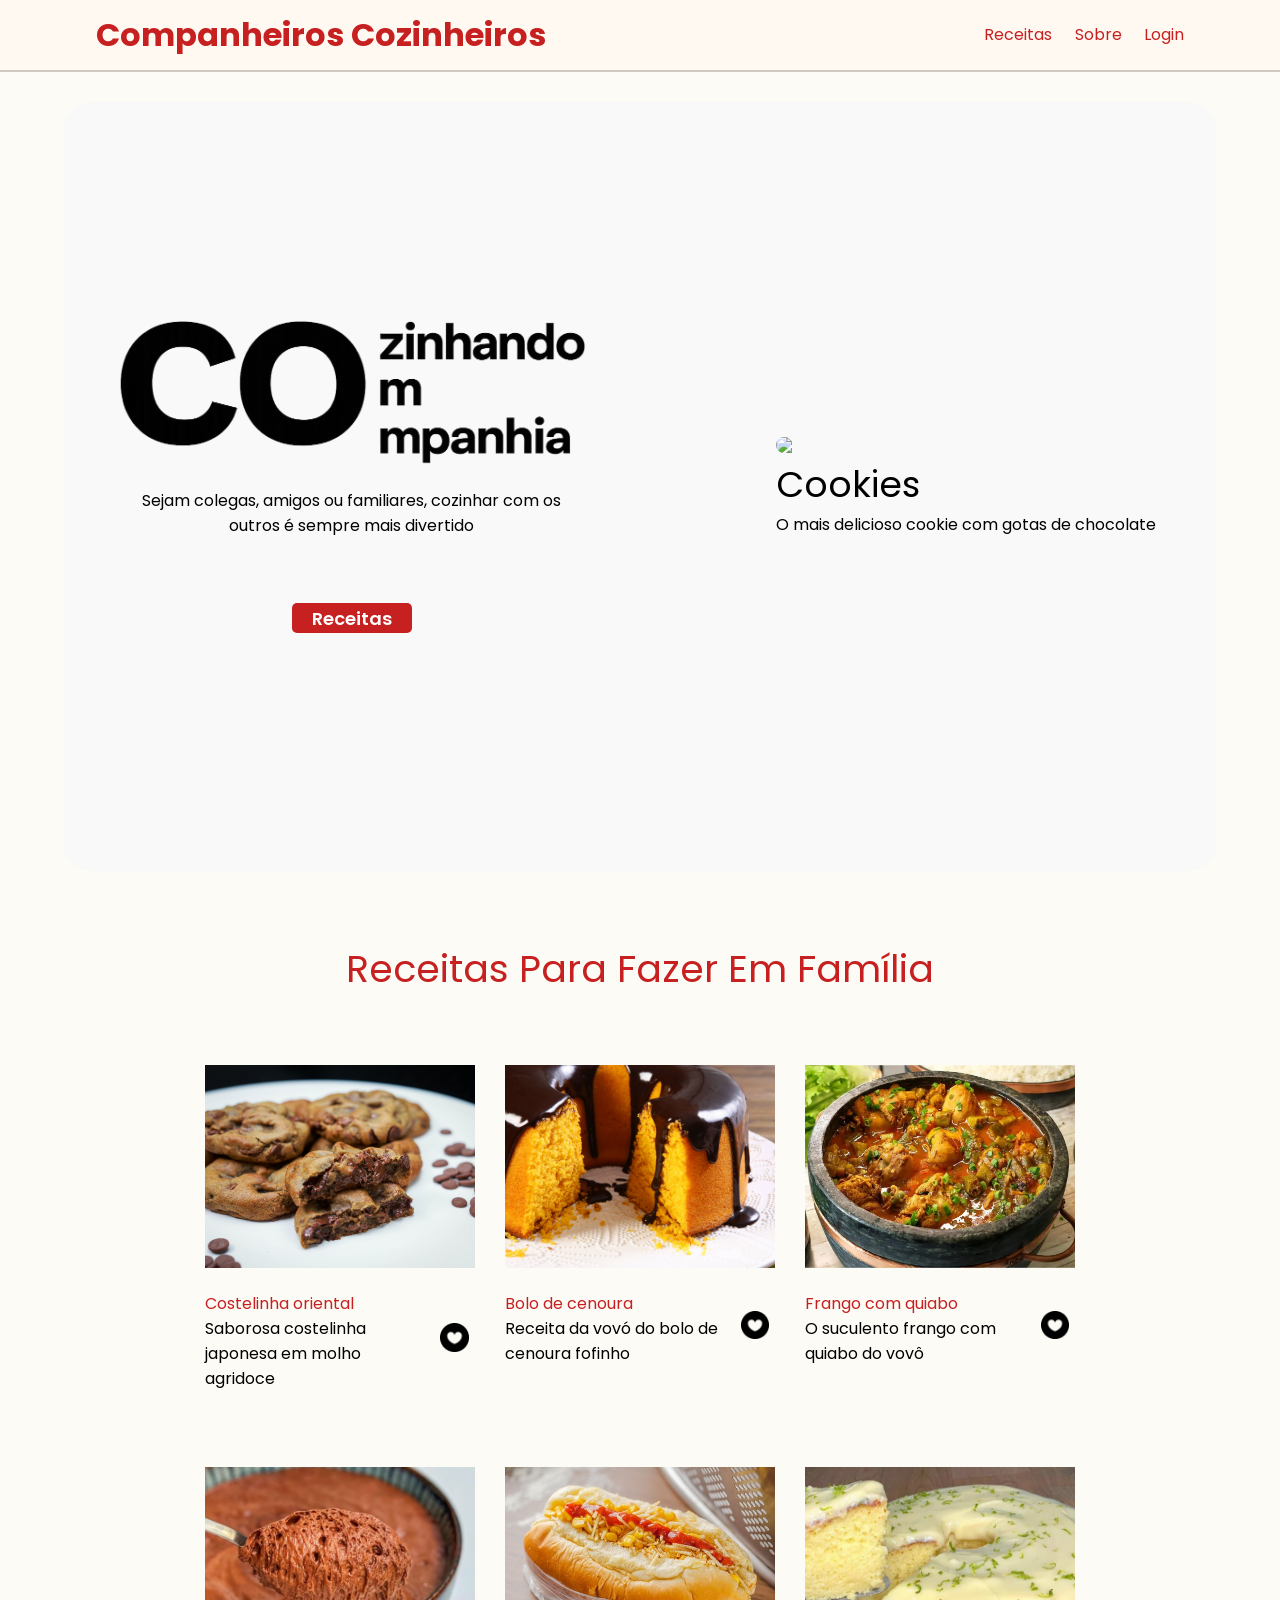
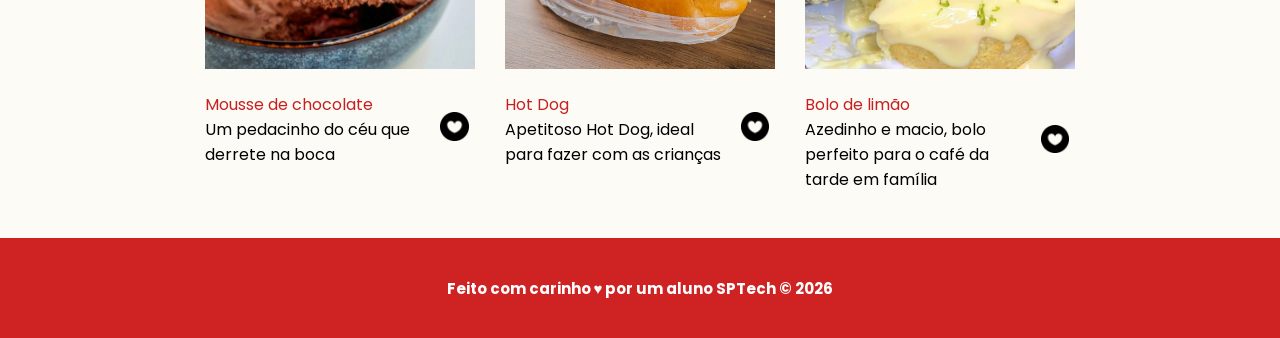
==== repositorio-pi-culinaria/public/index.html @ 617129f5 "Subindo alterações no css das páginas cadastro e login, e conectando a api ao servidor do bd na vm" ====
<!DOCTYPE html>
<html lang="pt-br">

<head>
    <meta charset="UTF-8">
    <meta http-equiv="X-UA-Compatible" content="IE=edge">
    <meta name="viewport" content="width=device-width, initial-scale=1.0">

    <title>AquaTech | Página Inicial</title>

    <script src="./js/sessao.js"></script>

    <link rel="stylesheet" href="./css/estilo.css">
    <link rel="icon" href="./assets/icon/favicon2.ico">
    <link rel="preconnect" href="https://fonts.gstatic.com">
</head>

<body onload="entrou(); verFavoritado(2); verFavoritado(3); verFavoritado(4); verFavoritado(7); verFavoritado(8); verFavoritado(9);">
    <div class="alerta_erro">
            <div class="card_erro" id="cardErro">
                <span id="mensagem_erro"></span>
            </div>
    </div>
    <div class="header">
      <div class="container">
        <h1 class="titulo">
          <a href="#">Companheiros Cozinheiros</a>
        </h1>
        <ul class="navbar">
          <li>
            <a href="receitas.html">Receitas</a>
          </li>
          <li>
            <a href="sobre.html">Sobre</a>
          </li>
          <li>
            <a id="login" href="login.html">Login</a>
          </li>
        </ul>
      </div>
    </div>
  
    <div class="banner">
      <div class="container">
        <div class="box1">
          <img src="assets/imgs/cozmm.png">
          <p>Sejam colegas, amigos ou familiares, cozinhar com os outros é sempre mais divertido</p>
          <a href="receitas.html"><button class="botaoRec">Receitas</button></a>
        </div>
        <div class="box2">
          <a href=""><img src="assets/imgs/Nova Receita.png">
          <p>Cookies</p>
          <span>O mais delicioso cookie com gotas de chocolate</span></a>
        </div>
      </div>
    </div>
  
    <div class="social">
      <div class="container">
        <div class="topo">
          <p>Receitas Para Fazer Em Família</p>
        </div>
        <div class="boxes">
          <div class="box">
            <a href=""><img src="assets/imgs/cookies.jpg"></a>
            <div class="descrRec">
              <p><span style="color: #c62020;">Costelinha oriental</span><br>
              Saborosa costelinha japonesa em molho agridoce</p>
              <button id="7" class="botaoFavorito" onclick="favoritar(this)"><img class="imgFavorito" src="assets/imgs/coracao pequeno.png" alt=""></button>
            </div>
          </div>
          <div class="box">
            <a href=""><img src="assets/imgs/bolo de cenoura.jpg"></a>
            <div class="descrRec">
              <p><span style="color: #c62020;">Bolo de cenoura</span><br>
              Receita da vovó do bolo de cenoura fofinho</p>
              <button id="2" class="botaoFavorito" onclick="favoritar(this)"><img class="imgFavorito" src="assets/imgs/coracao pequeno.png" alt=""></button>
            </div>
          </div>
          <div class="box">
            <a href=""><img src="assets/imgs/frango-com-quiabo-1010.jpg"></a>
            <div class="descrRec">
              <p><span style="color: #c62020;">Frango com quiabo</span> <br>
              O suculento frango com quiabo do vovô</p>
              <button id="8" class="botaoFavorito" onclick="favoritar(this)"><img class="imgFavorito" src="assets/imgs/coracao pequeno.png" alt=""></button>
            </div>
          </div>
        </div>
        <div class="boxes">
          <div class="box">
            <a href=""><img src="assets/imgs/mousse.jpg"></a>
            <div class="descrRec">
              <p><span style="color: #c62020;">Mousse de chocolate</span><br>
              Um pedacinho do céu que derrete na boca</p>
              <button id="3" class="botaoFavorito" onclick="favoritar(this)"><img class="imgFavorito" src="assets/imgs/coracao pequeno.png" alt=""></button>
            </div>
          </div>
          <div class="box">
            <a href=""><img src="assets/imgs/hotdog.jpg"></a>
            <div class="descrRec">
              <p><span style="color: #c62020;">Hot Dog</span><br>
              Apetitoso Hot Dog, ideal para fazer com as crianças</p>
              <button id="9" class="botaoFavorito" onclick="favoritar(this)"><img class="imgFavorito" src="assets/imgs/coracao pequeno.png" alt=""></button>
            </div>
          </div>
          <div class="box">
            <a href=""><img src="assets/imgs/bolo de limao.jpg"></a>
            <div class="descrRec">
              <p><span style="color: #c62020;">Bolo de limão</span><br>
              Azedinho e macio, bolo perfeito para o café da tarde em família</p>
              <button id="4" class="botaoFavorito" onclick="favoritar(this)"><img class="imgFavorito" src="assets/imgs/coracao pequeno.png" alt=""></button>
            </div>
          </div>
        </div>
      </div>
    </div>
  
    <div class="footer">
      <div class="container">
        <h4>Feito com carinho &hearts; por um aluno SPTech &copy; 2026</h4>
      </div>
    </div>
  </body>

</html>

<script>

function entrou() {
    if (sessionStorage.ID_USUARIO != undefined) {
      document.getElementById("login").innerHTML = "Perfil"
    }
}


function favoritar(botaoFav) {
        let idReceita = botaoFav.id
        let idUsuario = sessionStorage.getItem("ID_USUARIO")

        if (idUsuario == undefined) {
          cardErro.style.display = "block";

          mensagem_erro.innerHTML =
            "Entre com a sua conta para salvar a receita como favorita";
          
          setTimeout(() => {
            cardErro.style.display = "none";
          }, "4000");
          return
        }

        fetch("/favoritos/favoritar", {
          method: "POST",
          headers: {
          "Content-Type": "application/json",
          },
          body: JSON.stringify({
          receitasServer: idReceita,
          id: idUsuario
          }),
        })
      .then(function (resposta) {
        console.log("resposta: ", resposta);

        if (resposta.ok) {
          botaoFav.querySelector('img').src = "assets/imgs/coracao pequeno.png"
          botaoFav.disabled = true
          botaoFav.style.opacity = 1;
            

        } else {
          throw "Houve um erro ao tentar favoritar a receita";
        }
        
      })
      .catch(function (erro) {
        console.log(`#ERRO: ${erro}`);

      });

    return false;
  }


function verFavoritado(idReceita) {
      let idUsuario = sessionStorage.getItem("ID_USUARIO");
      
      if (idUsuario == null) {
        return
      }

      fetch("/favoritos/favoritado", {
      method: "POST",
      headers: {
        "Content-Type": "application/json",
      },
      body: JSON.stringify({
        id: idUsuario,
        idReceita: idReceita
      }),
    })

      .then(function (resposta) {
        return resposta.json();
    })
    .then(function (resultado) {
        if (resultado.ja) {
            document.getElementById(idReceita).querySelector('img').src = "assets/imgs/coracaopreenchido.png"
            document.getElementById(idReceita).disabled = true;
            document.getElementById(idReceita).style.opacity = 1;
        }
    })
    .catch(function (erro) {
        console.log(`#ERRO: ${erro}`);
    });
  }

</script>
---- repositorio-pi-culinaria/public/css/estilo.css ----
@import url('https://fonts.googleapis.com/css2?family=Poppins:ital,wght@0,100;0,200;0,300;0,400;0,500;0,600;0,700;0,800;0,900;1,100;1,200;1,300;1,400;1,500;1,600;1,700;1,800;1,900&display=swap');
body {
  margin: 0;
  padding: 0;
  font-family: 'Poppins', 'Segoe UI', 'Segoe UI', Tahoma, Geneva, Verdana, sans-serif;
  background-color: rgb(253, 251, 245);
}

:root {
  --tamanho-header: 70px;
  --tamanho-banner: calc(100vh - var(--tamanho-header) - var(--tamanho-footer) + 5px);
  --tamanho-sobre: calc(100vh - var(--tamanho-header) - var(--tamanho-footer) - 2px);
  --tamanho-login: calc(100vh - var(--tamanho-header) - var(--tamanho-footer) + 30px);
  --tamanho-footer: 65px;
}

.container {
  display: flex;
  width: 85%;
  margin: auto;
}

.header {
  height: var(--tamanho-header);
  background-color: rgb(255, 249, 241);
  border-bottom: 2px solid #d1c9c0;
}

.header .container {
  justify-content: space-between;
  align-items: center;
  height: 100%;
}

.header a {
  text-decoration: none;
  color: #c62020;
}

.agora {
  font-weight: 800;
}

.navbar {
  width: 200px;
  display: flex;
  align-items: center;
  justify-content: space-between;
  list-style: none;
  color: #c62020;
  border-bottom: 3px solid transparent;
  border-top: 2px solid transparent;
}

.navbar li a:hover {
  border-bottom: 3px solid #c62020;
}

.titulo {
  color: #c62020;
  width: fit-content;
  font-weight: 700;
}

.header h1 {
  margin: 0;
}

/* BANNER */

.banner {
  height: var(--tamanho-banner);
  color: rgb(0, 0, 0);
  background-size: cover;
  margin-top: 30px;
}

.banner .container {
  background-color: rgb(249, 249, 249);
  display: flex;
  justify-content: center;
  align-items: center;
  height: 100%;
  width: 90%;
  gap: 30px;
  font-size: 36px;
  border-radius: 3%;
}

.banner .container .box1 img {
  width: 500px;
  height: auto;
}

.banner .container .box2 img {
  border-radius: 20px;
  width: 80%; 
}

.banner .container .box2 a {
  display: flex;
  flex-direction: column;
  align-items: center;
  text-decoration: none;
  color: inherit;
  justify-content: center;
  width: 100%;  
}

.banner .container .box1 {
  display: flex;
  flex-direction: column;
  width: 40%;
  align-items: center;
  justify-content: flex-start;
  padding-top: 10%;
  padding-left: 5%;
  padding-right: 5%;
  padding-bottom: 5%;
  height: 450px;
}

.banner .container .box1 p {
  font-size: 16px;
  text-align: center;
  padding-bottom: 10%;
  padding-top: 2%;
  padding-left: 2%;
  padding-right: 2%;
  margin: 0;
}

.botaoRec {
  cursor: pointer;
  font-family: "Poppins", sans-serif;
  border: 0;
  border-radius: 5px;
  font-weight: 600;
  font-size: 18px;
  color: #fff;
  background-color: #c62020;
  width: 120px;
  height: 30px;
  align-self: center;
  transition: 0.3;
}


.banner .container .box2 {
  display: flex;
  height: 80%;
  flex-direction: column;
  width: 60%;
  justify-content: center;
  align-items: center;
  padding-left: 5%;
}


.banner .container .box2 p {
  display: flex;
  align-self: flex-start;
  padding-left: 10%;
  padding-top: 1%;
  margin: 0;
}

.banner .container .box2 span {
  display: flex;
  align-self: flex-start;
  padding-left: 10%;
  flex: 3.5;
  font-size: 16px;
}


/* MISSÃO VISÃO VALORES */

.social {
  background-color: rgb(253, 251, 245);
  display: flex;
}

.social .container {
  display: flex;
  flex-direction: column;
  justify-content: center;
}

.social .container .topo{
  padding-top: 30px;
  color: #c62020;
  font-weight: 800px;
  font-size: 38px;
  text-align: center;
}

.tituloRec {
  display: flex;
  font-family: 'Poppins', 'sans-serif';
  align-items: center;
  width: 80%;
  font-weight: 600;
  font-size: 38px;
  color: #c62020;
  align-self: center;
  text-align: center;
}

.tituloRec::before,
.tituloRec::after {
  content: "";
  flex: 1;
  background-color: #c62020;
  height: 2px;
}

.tituloRec::before {
  margin-right: 20px;
}

.tituloRec::after {
  margin-left: 20px;
}

.botaoRec:hover {
  transform: scale(1.1);
}

.box img {
  width: 100%;
}

.box a{
  text-decoration: none;
  color: inherit;
}

.social .container .boxes {
  display: flex;
  align-self: center;
  justify-content: space-between;
  width: 80%;
  padding: 30px 0;
  gap: 30px;
}

.social .container .boxes p {
  text-align: left;
}

.box {
  display: flex;
  flex-direction: column;
  align-items: center;
  width: 33%;
}

.descrRec {
    display: flex;
    flex-direction: row;
    align-items: center;
    justify-content: space-between;
    width: 100%;
}

.descrRec p {
  width: 85%;
}

.descrRec button {
  width: 15%;
}

.botaoFavorito {
    background: none;
    border: none;
    font-size: 24px;
    cursor: pointer;
    transition: transform 0.2s;
}

.imgFavorito {
  transition: transform 0.2;
}

.imgFavorito:hover {
  transform: scale(1.1);
}


.botaoFavorito:hover {
    transform: scale(1.2);
}

.botaoFavorito.favoritado {
    filter: hue-rotate(0deg);
}


.destaque {
  color: #c62020;
}

/* FOOTER */

.footer {
  background-color: #cf2222;
  height: 100px;
  color: #fff;
  display: flex;
  font-size: 15px;
}

.footer .container {
  justify-content: center;
  text-align: center;
}

.footer .container .version {
  font-size: 12px;
}

/* LOGIN */

.login {
  height: var(--tamanho-login);
  background-size: cover;
}

.bodyLogin {
  display: flex;
  flex-direction: row;
  height: 100%;
  width: 100%;
}

.bannerLogin {
  width: 50%;
  height: 100%;
}

.bannerLogin .imagem {
  height: 100%;
  width: 100%;
  overflow: hidden;
}

.bannerLogin .imagem img {
  height: 100%;
  width: 100%;
  object-fit: cover;
}

.login .container {
  display: flex;
  flex-direction: column;
  justify-content: center;
  align-items: center;
  height: 100%;
  width: 50%;
}

.login .container .alerta_erro {
  justify-content: flex-end;
  height: 20%;
  width: 100%;
}

.card {
  min-height: 60%;
  width: 70%;
  background-color: #f9f9f9;
  box-shadow: 0px 0px 10px 1px rgb(157, 157, 157);
  border-radius: 10px;
  display: flex;
  align-items: center;
  justify-content: space-evenly;
  color: #c62020;
  flex-direction: column;
  height: fit-content;
  padding: 20px 0;
}

.card h2 {
  margin: 0;
  font-size: 30px;
}

.formulario {
  display: flex;
  height: 90%;
  width: 80%;
  justify-content: space-around;
  flex-direction: column;
}

.formulario span {
  font-size: 15px;
  font-weight: 800;
}

.formulario input {
  border: 2px solid #c62020;
  text-align: center;
  border-radius: 10px;
  margin: 0;
}

.formulario select {
  border: 2px solid #c62020;
  background-color: white;
  color: #b11d1d;
  height: 36px;
  text-align: center;
  border-radius: 10px;
  margin: 0;
}

.formulario .cadastrin {
  font-size: 15px;
  align-self: center;
}

.formulario .cadastrin a {
  text-decoration: none;
  font-weight: 700;
  color: #c62020;
}

.campo {
  display: flex;
  flex-direction: column;
  justify-content: start;
  padding: 5px 0;
}

.botao {
  cursor: pointer;
  font-family: "Poppins", sans-serif;
  border: 0;
  border-radius: 5px;
  font-weight: 600;
  font-size: 18px;
  color: #fff;
  background-color: #c62020;
  width: 120px;
  height: 30px;
  align-self: center;
  margin-top: 15px;
  transition: 0.3;
}

.botao:hover {
  transform: scale(1.05);
}

.loading-div {
  width: 50px;
  display: none;
}

.loading-div img {
  height: 50px;
  width: 50px;
}

#div_erros_login {
  display: none
}

/* FORMULARIO */

.alerta_erro{
  display: flex;
  justify-content: flex-end;
}

.alerta_erro2{
  display: flex;
  justify-content: flex-start;
}

.card_erro {
  display: none;
  background-color: #fff;
  color: black;
  width: 230px;
  position: fixed;
  border-radius: 4px;
  border: #c62020 3px solid;
  padding: 10px;
  margin-right: 10%;
}

.card_erro #mensagem_erro{
  font-weight: 500;
  font-size: 20px;
}

.formulario .tipo_campo {
  font-size: 20px;
  font-weight: 600 !important;
}

.formulario {
  display: flex;
  flex-direction: column;
}

input {
  margin-bottom: 10px;
  border: 2px solid #32b9cd;
  padding: 10px;
  text-align: center;
  border-radius: 10px;
}

.btn {
  font-family: "Poppins", sans-serif;
  border: 0;
  border-radius: 5px;
  font-weight: 600;
  font-size: 18px;
  padding: 10px 15px;
  color: white;
  background-color: #ED145B;
  width: 120px;
  align-self: center;
  margin-top: 5px;
}

.loading-div {
  width: 50px;
  margin: auto;
  display: none;
}

.loading-div img {
  height: 50px;
  width: 50px;
}


/* Sobre */

.sobre {
  color: rgb(0, 0, 0);
}

.sobre .container {
  flex-direction: column;
  height: 100%;
  width: 70%;
}

.sobre .container p {
  font-size: 18px;
  margin: 10px;
}

.sobre .container .imgs {
  display: flex;
  flex-direction: row;
  justify-content: space-evenly;
}



/* ALERTA */

#alerta {
  position: absolute;
  right: 0;
  bottom: 0;
}

.mensagem-alarme {
  background-color: white;
  border-radius: 5px;
  width: 300px;
  height: 80px;
  margin: 10px;
  padding: 10px 0;
  display: flex;
  justify-content: space-evenly;
  align-items: center;
}

.mensagem-alarme h3 {
  font-size: 14px;
  margin: 0;
}

.mensagem-alarme .informacao {
  width: 66%;
}

.alarme-sino {
  width: 48px;
  height: 48px;
  animation-name: bell;
  animation-duration: 4s;
  background-image: url('https://cdn-icons-png.flaticon.com/512/1157/1157000.png');
  background-size: cover;
  animation-iteration-count: infinite;
}

@keyframes bell {
  0%   {transform: rotate(25deg)}
  25%  {transform: rotate(-25deg)}
  50%  {transform: rotate(25deg)}
  75%  {transform: rotate(-25deg)}
  100% {transform: rotate(25deg)}
}
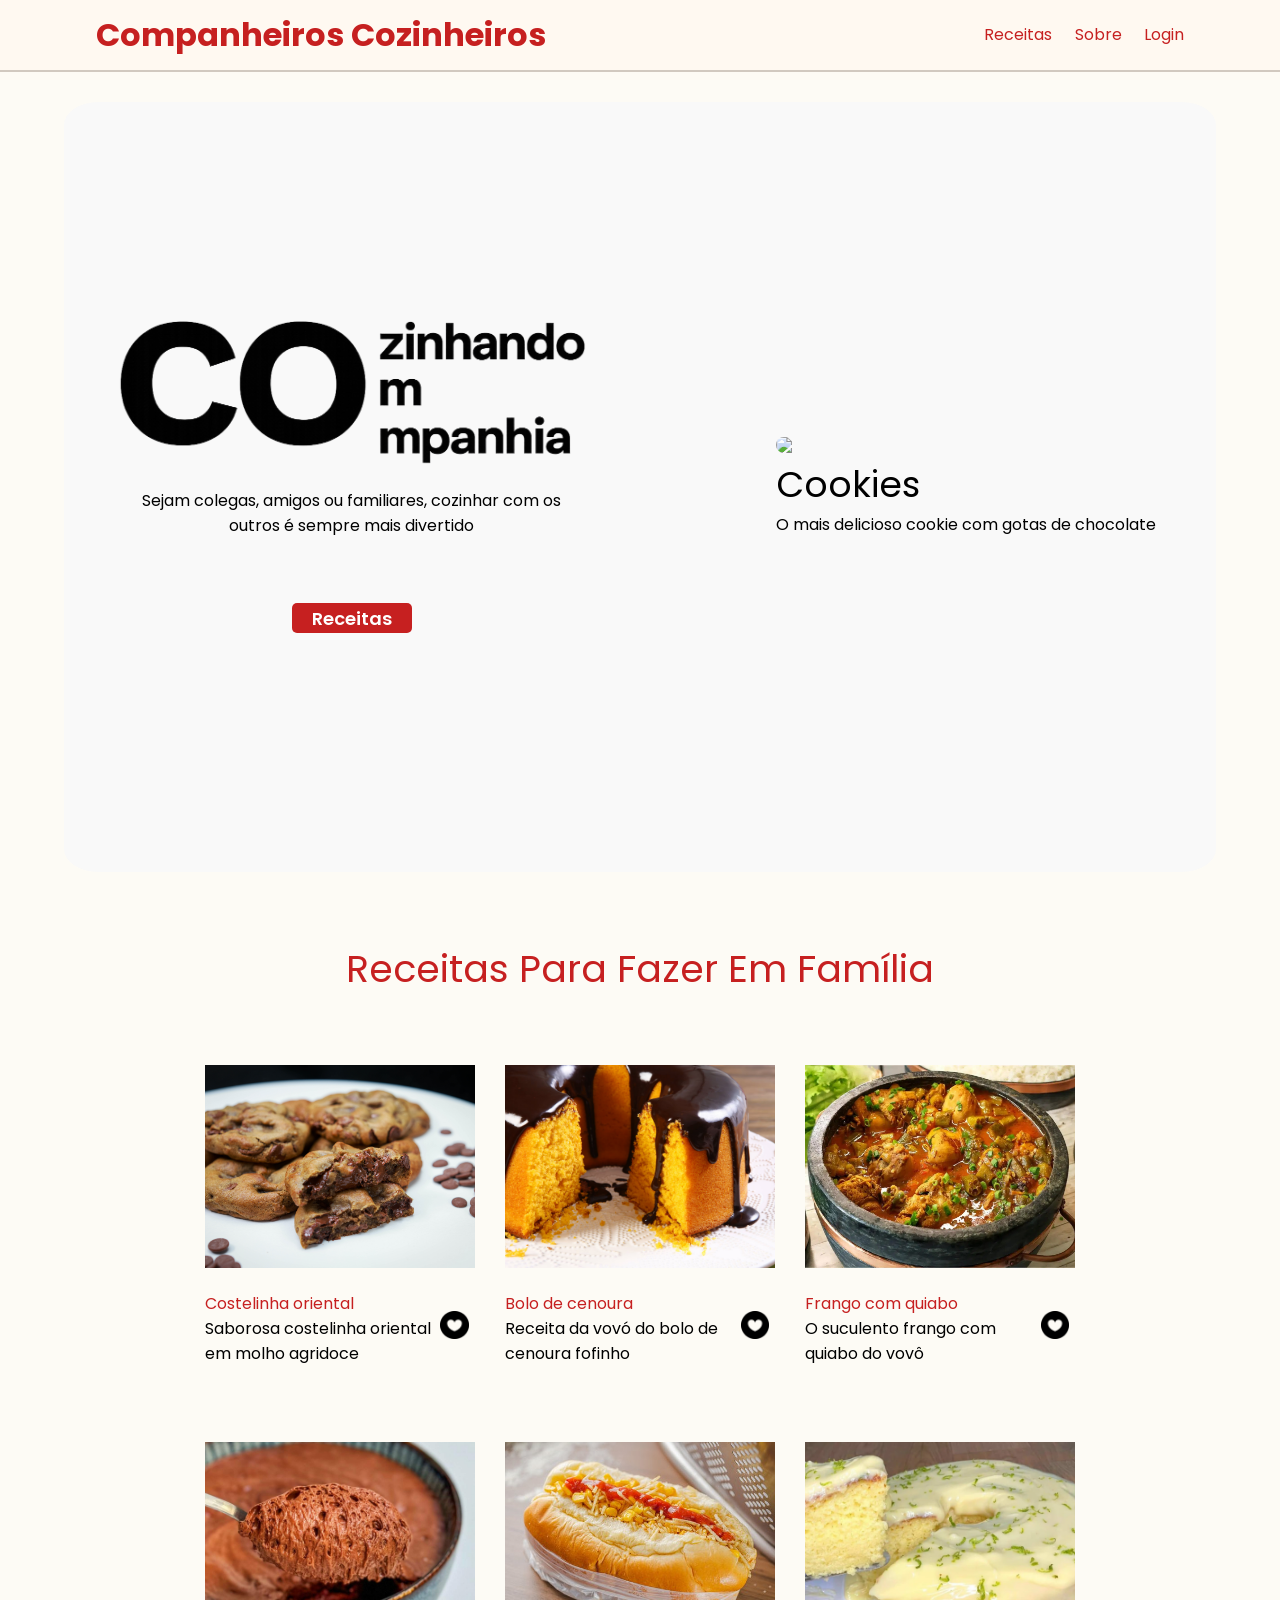
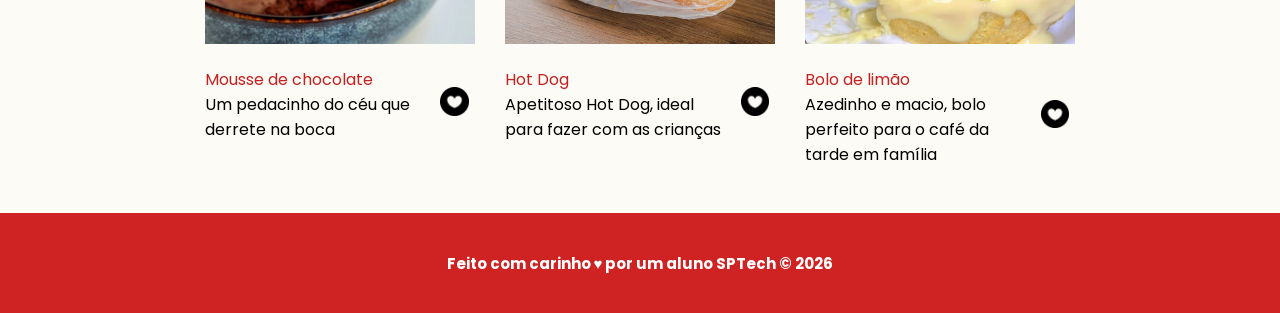
==== commit 3c7fc665: "Alterando o css de algumas páginas como dashboard e principalmente cadastro e login, adicionando as " ====
--- a/repositorio-pi-culinaria/public/index.html
+++ b/repositorio-pi-culinaria/public/index.html
@@ -17,7 +17,7 @@
 
 <body onload="entrou(); verFavoritado(2); verFavoritado(3); verFavoritado(4); verFavoritado(7); verFavoritado(8); verFavoritado(9);">
     <div class="alerta_erro">
-            <div class="card_erro" id="cardErro">
+            <div class="card_erro3" id="cardErro">
                 <span id="mensagem_erro"></span>
             </div>
     </div>
@@ -65,7 +65,7 @@
             <a href=""><img src="assets/imgs/cookies.jpg"></a>
             <div class="descrRec">
               <p><span style="color: #c62020;">Costelinha oriental</span><br>
-              Saborosa costelinha japonesa em molho agridoce</p>
+              Saborosa costelinha oriental em molho agridoce</p>
               <button id="7" class="botaoFavorito" onclick="favoritar(this)"><img class="imgFavorito" src="assets/imgs/coracao pequeno.png" alt=""></button>
             </div>
           </div>
@@ -163,7 +163,7 @@
         console.log("resposta: ", resposta);
 
         if (resposta.ok) {
-          botaoFav.querySelector('img').src = "assets/imgs/coracao pequeno.png"
+          botaoFav.querySelector('img').src = "assets/imgs/coracaopreenchido.png"
           botaoFav.disabled = true
           botaoFav.style.opacity = 1;
             
--- a/repositorio-pi-culinaria/public/css/estilo.css
+++ b/repositorio-pi-culinaria/public/css/estilo.css
@@ -433,6 +433,17 @@
   flex-direction: column;
   justify-content: start;
   padding: 5px 0;
+}
+
+.campo p {
+  display: none;
+  margin-bottom: 0;
+  margin-top: 4px;  
+  line-height: 1.2;
+}
+
+.campo p span {
+  font-weight: 400;
 }
 
 .botao {
@@ -490,12 +501,48 @@
   border-radius: 4px;
   border: #c62020 3px solid;
   padding: 10px;
+  margin-top: 4.9%;
+  margin-right: 7.3%;
+}
+
+.card_erro2 {
+  display: none;
+  background-color: #fff;
+  color: black;
+  width: 230px;
+  position: fixed;
+  border-radius: 4px;
+  border: #c62020 3px solid;
+  padding: 10px;
+  margin-top: 4.9%;
+  margin-left: 7.3%;
+}
+
+.card_erro3 {
+  display: none;
+  background-color: #fff;
+  color: black;
+  width: 230px;
+  position: fixed;
+  border-radius: 4px;
+  border: #c62020 3px solid;
+  padding: 10px;
   margin-right: 10%;
 }
 
 .card_erro #mensagem_erro{
-  font-weight: 500;
-  font-size: 20px;
+  font-weight: 400;
+  font-size: 18px;
+}
+
+.card_erro2 #mensagem_erro{
+  font-weight: 400;
+  font-size: 18px;
+}
+
+.card_erro3 #mensagem_erro{
+  font-weight: 400;
+  font-size: 18px;
 }
 
 .formulario .tipo_campo {
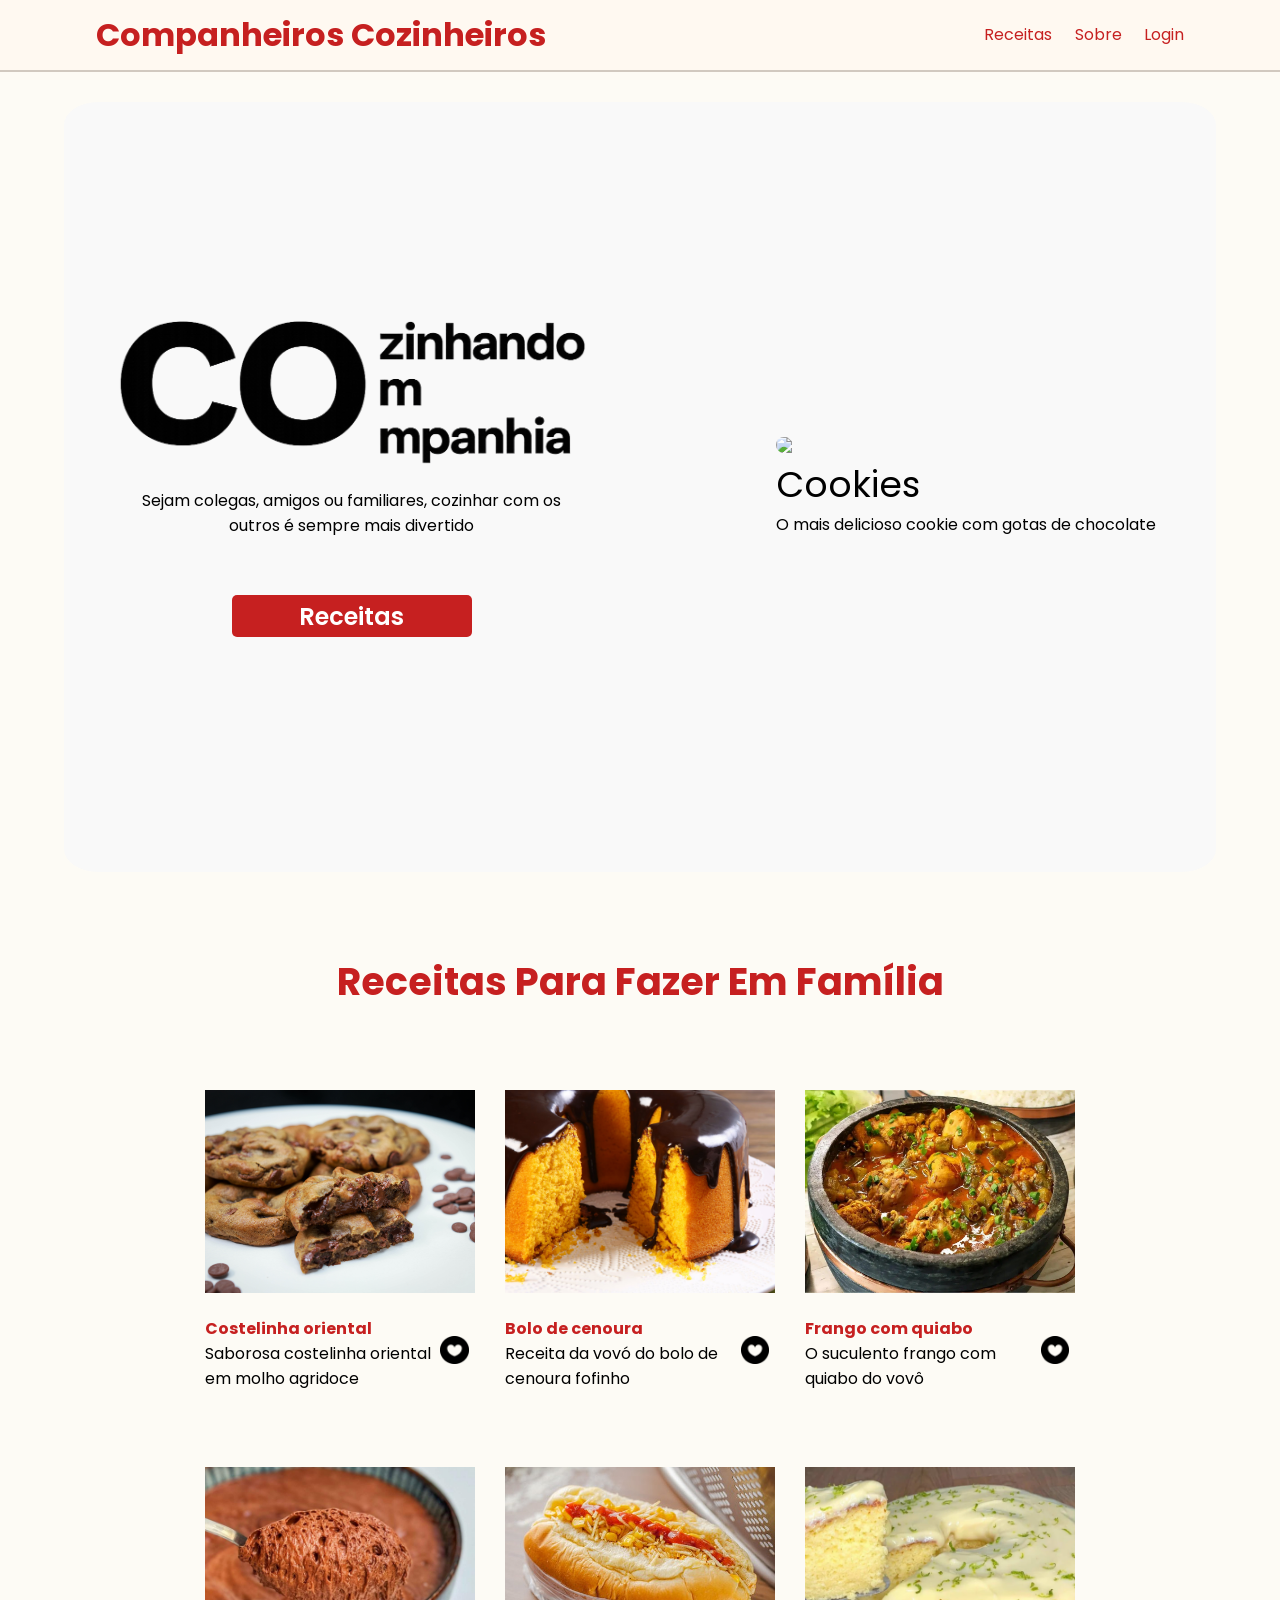
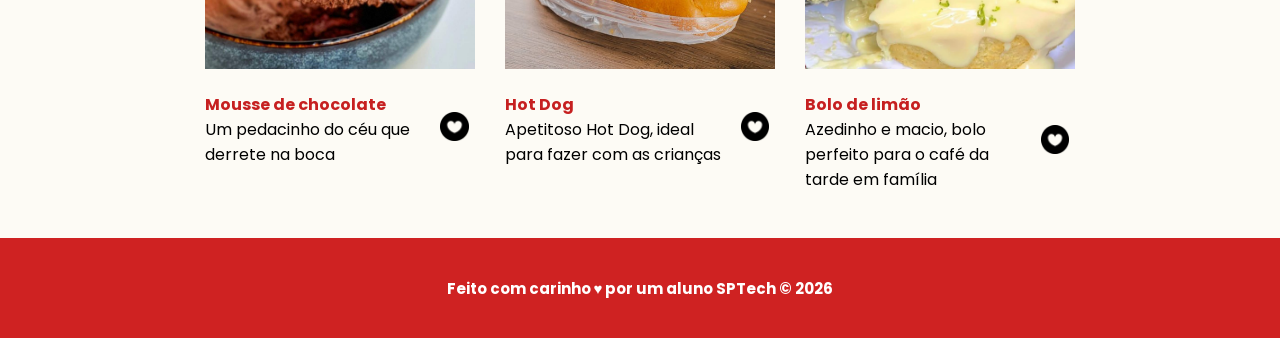
==== commit af48e207: "Alterando alguns elementos do css" ====
--- a/repositorio-pi-culinaria/public/index.html
+++ b/repositorio-pi-culinaria/public/index.html
@@ -58,7 +58,7 @@
     <div class="social">
       <div class="container">
         <div class="topo">
-          <p>Receitas Para Fazer Em Família</p>
+          <p><h4>Receitas Para Fazer Em Família</h4></p>
         </div>
         <div class="boxes">
           <div class="box">
@@ -66,7 +66,7 @@
             <div class="descrRec">
               <p><span style="color: #c62020;">Costelinha oriental</span><br>
               Saborosa costelinha oriental em molho agridoce</p>
-              <button id="7" class="botaoFavorito" onclick="favoritar(this)"><img class="imgFavorito" src="assets/imgs/coracao pequeno.png" alt=""></button>
+              <button id="7" class="botaoFavorito" onclick="estaFavoritado(this)"><img class="imgFavorito" src="assets/imgs/coracao pequeno.png" alt=""></button>
             </div>
           </div>
           <div class="box">
@@ -74,7 +74,7 @@
             <div class="descrRec">
               <p><span style="color: #c62020;">Bolo de cenoura</span><br>
               Receita da vovó do bolo de cenoura fofinho</p>
-              <button id="2" class="botaoFavorito" onclick="favoritar(this)"><img class="imgFavorito" src="assets/imgs/coracao pequeno.png" alt=""></button>
+              <button id="2" class="botaoFavorito" onclick="estaFavoritado(this)"><img class="imgFavorito" src="assets/imgs/coracao pequeno.png" alt=""></button>
             </div>
           </div>
           <div class="box">
@@ -82,7 +82,7 @@
             <div class="descrRec">
               <p><span style="color: #c62020;">Frango com quiabo</span> <br>
               O suculento frango com quiabo do vovô</p>
-              <button id="8" class="botaoFavorito" onclick="favoritar(this)"><img class="imgFavorito" src="assets/imgs/coracao pequeno.png" alt=""></button>
+              <button id="8" class="botaoFavorito" onclick="estaFavoritado(this)"><img class="imgFavorito" src="assets/imgs/coracao pequeno.png" alt=""></button>
             </div>
           </div>
         </div>
@@ -92,7 +92,7 @@
             <div class="descrRec">
               <p><span style="color: #c62020;">Mousse de chocolate</span><br>
               Um pedacinho do céu que derrete na boca</p>
-              <button id="3" class="botaoFavorito" onclick="favoritar(this)"><img class="imgFavorito" src="assets/imgs/coracao pequeno.png" alt=""></button>
+              <button id="3" class="botaoFavorito" onclick="estaFavoritado(this)"><img class="imgFavorito" src="assets/imgs/coracao pequeno.png" alt=""></button>
             </div>
           </div>
           <div class="box">
@@ -100,15 +100,15 @@
             <div class="descrRec">
               <p><span style="color: #c62020;">Hot Dog</span><br>
               Apetitoso Hot Dog, ideal para fazer com as crianças</p>
-              <button id="9" class="botaoFavorito" onclick="favoritar(this)"><img class="imgFavorito" src="assets/imgs/coracao pequeno.png" alt=""></button>
-            </div>
-          </div>
-          <div class="box">
-            <a href=""><img src="assets/imgs/bolo de limao.jpg"></a>
+              <button id="9" class="botaoFavorito" onclick="estaFavoritado(this)"><img class="imgFavorito" src="assets/imgs/coracao pequeno.png" alt=""></button>
+            </div>
+          </div>
+          <div class="box">
+            <a href=""><img class="imagens" src="assets/imgs/bolo de limao.jpg"></a>
             <div class="descrRec">
               <p><span style="color: #c62020;">Bolo de limão</span><br>
               Azedinho e macio, bolo perfeito para o café da tarde em família</p>
-              <button id="4" class="botaoFavorito" onclick="favoritar(this)"><img class="imgFavorito" src="assets/imgs/coracao pequeno.png" alt=""></button>
+              <button id="4" class="botaoFavorito" onclick="estaFavoritado(this)"><img class="imgFavorito" src="assets/imgs/coracao pequeno.png" alt=""></button>
             </div>
           </div>
         </div>
@@ -164,10 +164,6 @@
 
         if (resposta.ok) {
           botaoFav.querySelector('img').src = "assets/imgs/coracaopreenchido.png"
-          botaoFav.disabled = true
-          botaoFav.style.opacity = 1;
-            
-
         } else {
           throw "Houve um erro ao tentar favoritar a receita";
         }
@@ -206,8 +202,6 @@
     .then(function (resultado) {
         if (resultado.ja) {
             document.getElementById(idReceita).querySelector('img').src = "assets/imgs/coracaopreenchido.png"
-            document.getElementById(idReceita).disabled = true;
-            document.getElementById(idReceita).style.opacity = 1;
         }
     })
     .catch(function (erro) {
@@ -215,4 +209,42 @@
     });
   }
 
+  function desfavoritar(botaoFav) {
+    let idReceita = botaoFav.id
+    let idUser = sessionStorage.getItem("ID_USUARIO")
+        console.log("Criar função de desfavoritar receita - ID" + idReceita + " - IDUser " + idUser);
+        fetch(`/favoritos/desfavoritar`, {
+            method: "DELETE",
+            headers: {
+                "Content-Type": "application/json"
+            },
+            body: JSON.stringify({
+              idReceita: idReceita,
+              idUser: idUser
+            }),
+        }).then(function (resposta) {
+
+            if (resposta.ok) {
+                botaoFav.querySelector('img').src = "assets/imgs/coracao pequeno.png";
+            } else if (resposta.status == 404) {
+                window.alert("Deu 404!");
+            } else {
+                throw ("Houve um erro ao tentar desfavoritar! Código da resposta: " + resposta.status);
+            }
+        }).catch(function (resposta) {
+            console.log(`#ERRO: ${resposta}`);
+        });
+    }
+
+    function estaFavoritado(botaoFav) {
+      let coracao = botaoFav.querySelector('img').src;
+
+      if (coracao.includes("coracaopreenchido")) {
+        desfavoritar(botaoFav)
+      } else {
+        favoritar(botaoFav)
+      }
+      
+    }
+
 </script>
--- a/repositorio-pi-culinaria/public/css/estilo.css
+++ b/repositorio-pi-culinaria/public/css/estilo.css
@@ -136,11 +136,11 @@
   border: 0;
   border-radius: 5px;
   font-weight: 600;
-  font-size: 18px;
+  font-size: 24px;
   color: #fff;
   background-color: #c62020;
-  width: 120px;
-  height: 30px;
+  width: 240px;
+  height: 42px;
   align-self: center;
   transition: 0.3;
 }
@@ -268,6 +268,10 @@
   width: 85%;
 }
 
+.descrRec span {
+  font-weight: bold;
+}
+
 .descrRec button {
   width: 15%;
 }
@@ -382,6 +386,10 @@
   padding: 20px 0;
 }
 
+.card-cadastro h2{
+  text-align: center;
+}
+
 .card h2 {
   margin: 0;
   font-size: 30px;
@@ -420,6 +428,7 @@
 .formulario .cadastrin {
   font-size: 15px;
   align-self: center;
+  text-align: center;
 }
 
 .formulario .cadastrin a {
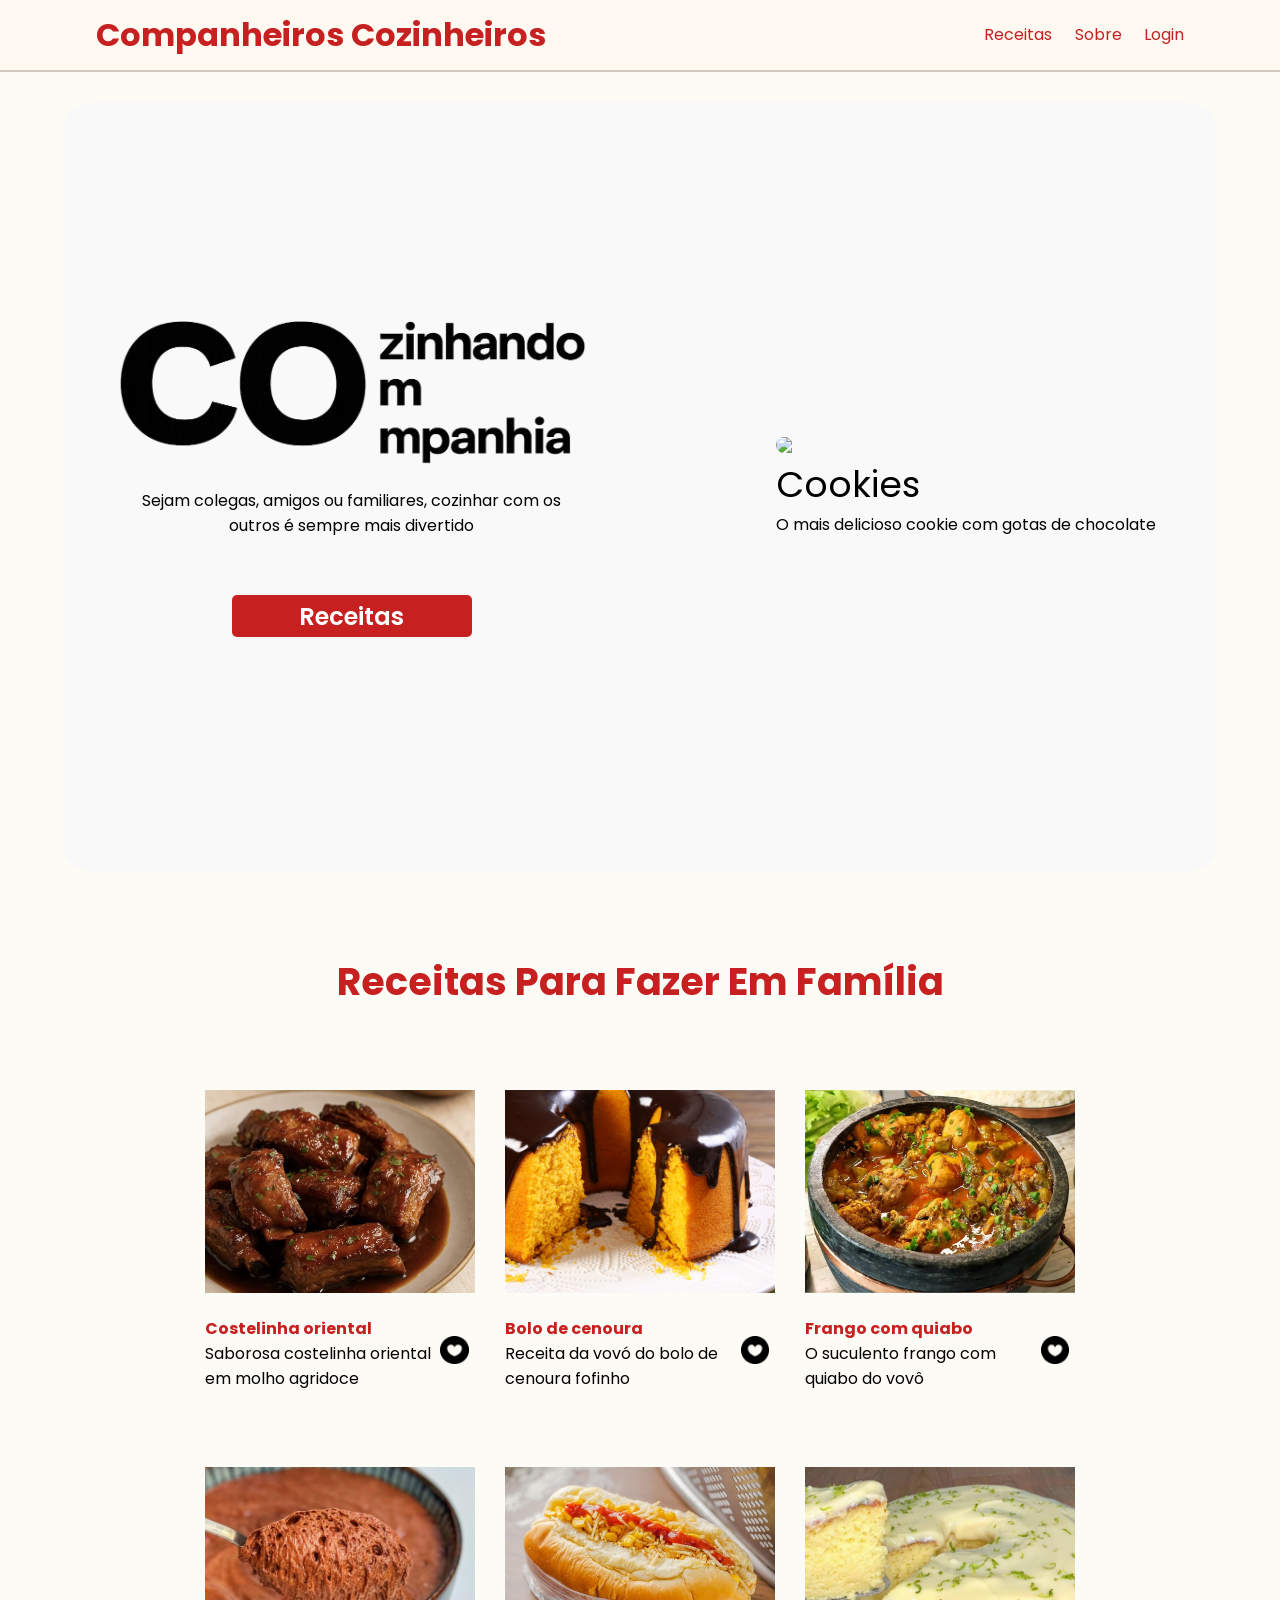
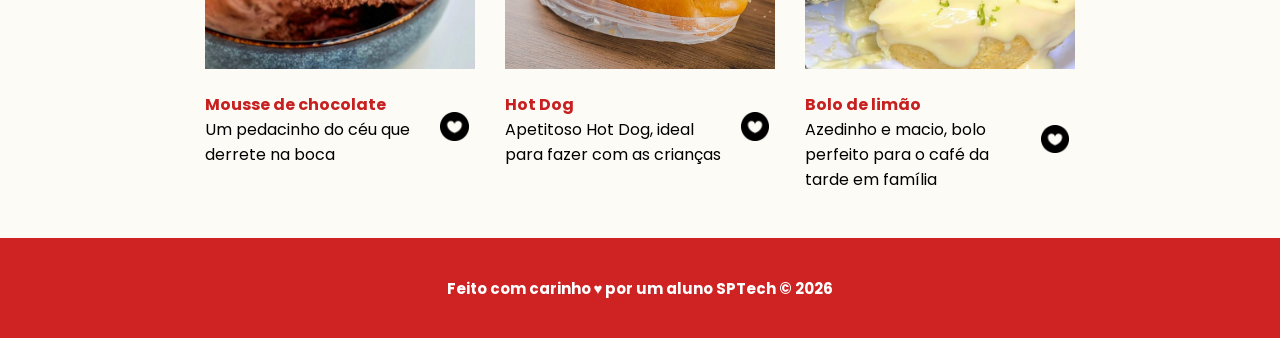
==== commit 2d6e484c: "Adicionando página do cookie quase completa, e algumas alterações no css" ====
--- a/repositorio-pi-culinaria/public/index.html
+++ b/repositorio-pi-culinaria/public/index.html
@@ -6,12 +6,12 @@
     <meta http-equiv="X-UA-Compatible" content="IE=edge">
     <meta name="viewport" content="width=device-width, initial-scale=1.0">
 
-    <title>AquaTech | Página Inicial</title>
+    <title>Comp. Cozinheiros | Página Inicial</title>
 
     <script src="./js/sessao.js"></script>
 
     <link rel="stylesheet" href="./css/estilo.css">
-    <link rel="icon" href="./assets/icon/favicon2.ico">
+    <link rel="icon" href="./assets/icon/icon.png">
     <link rel="preconnect" href="https://fonts.gstatic.com">
 </head>
 
@@ -48,7 +48,7 @@
           <a href="receitas.html"><button class="botaoRec">Receitas</button></a>
         </div>
         <div class="box2">
-          <a href=""><img src="assets/imgs/Nova Receita.png">
+          <a href="receita1.html"><img src="assets/imgs/Nova Receita.png">
           <p>Cookies</p>
           <span>O mais delicioso cookie com gotas de chocolate</span></a>
         </div>
@@ -62,7 +62,7 @@
         </div>
         <div class="boxes">
           <div class="box">
-            <a href=""><img src="assets/imgs/cookies.jpg"></a>
+            <a href=""><img src="assets/imgs/costelinha.jpg"></a>
             <div class="descrRec">
               <p><span style="color: #c62020;">Costelinha oriental</span><br>
               Saborosa costelinha oriental em molho agridoce</p>
--- a/repositorio-pi-culinaria/public/css/estilo.css
+++ b/repositorio-pi-culinaria/public/css/estilo.css
@@ -39,6 +39,181 @@
 
 .agora {
   font-weight: 800;
+}
+
+.corpo {
+  display: flex;
+  flex-direction: row;
+  width: 100%;
+  height: 100%
+}
+
+.descricao {
+  display: flex;
+  flex-direction: column;
+  align-items: center;
+  width: 60%;
+  height: 100%;
+}
+
+.imgSiteRec {
+  display: flex;
+  flex-direction: column;
+  align-items: center;
+  width: 100%;
+}
+
+.fotoPrincipal {
+  margin-top: 5%;
+  width: 548px;
+  display: flex;
+  flex-direction: center;
+  height: 400px;
+  object-fit: cover;
+  border-radius: 3%;
+}
+
+.descricaoEFav {
+  display: flex;
+  flex-direction: row;
+  align-items: center;
+  justify-content: space-between;
+  width: 548px;
+  margin-top: 2%;
+}
+
+.botaoFavoritoReceita {
+  background: none;
+  border: none;
+  cursor: pointer;
+  flex-shrink: 0;
+}
+
+.imgFavoritoReceita {
+  width: 48px;
+  height: 48px;
+  transition: 0.2s;
+}
+
+.imgFavoritoReceita:hover {
+  transform: scale(1.2);
+}
+
+.ingredientins {
+  box-shadow: 0px 0px 1px 1px #c62020;
+  margin-top: 10%;
+  display: flex;
+  flex-direction: column;
+  justify-content: flex-start;
+  background-color: white;
+  width: 80%;
+}
+
+.listaIngre {
+  margin-top: 0px;
+  font-size: 24px;
+  list-style: disc;
+  line-height: 0.8;
+  color: #c62020;
+}
+
+.ingredientins h4 {
+  color: #c62020;
+  margin: 3% 0 3% 0;
+  font-size: 30px;
+  text-align: center;
+}
+
+.listaIngre p {
+  color: #000000;
+  font-size: 18px;
+}
+
+.preparins {
+  box-shadow: 0px 0px 1px 1px #c62020;
+  margin-top: 10%;
+  display: flex;
+  flex-direction: column;
+  justify-content: flex-start;
+  background-color: white;
+  width: 80%;
+  margin-bottom: 5%;
+}
+
+.listaPreparin {
+  margin-top: 0px;
+  font-size: 18px;
+  line-height: 1.2;
+  color: #c62020;
+}
+
+.listaPreparin p {
+  color: #000000;
+  font-size: 18px;
+}
+
+.preparins h4 {
+  color: #c62020;
+  margin: 3% 0 3% 0;
+  font-size: 30px;
+  text-align: center;
+}
+
+.parecidas {
+  width: 40%;
+  display: flex;
+  flex-direction: column;
+  align-items: center;
+  background-color: #c62020;
+}
+
+.tituloParec {
+  font-size: 30px;
+}
+
+.cartao {
+  display: flex;
+  flex-direction: column;
+  border-radius: 6%;
+  width: 50%;
+  height: 18%;
+  margin-bottom: 15%;
+  transition: 0.3 ease;
+  cursor: pointer;
+}
+
+.cartao:hover {
+  transform: scale(1.05);
+}
+
+.imgCartao {
+  height: 50%;
+  background-color: #c62020;
+  border-top-left-radius: 10%;
+  border-top-right-radius: 10% ;
+  overflow: hidden;
+}
+
+.imgCartao img {
+  width: 100%;
+  height: 100%;
+  object-fit: cover;
+}
+
+
+
+.descCartao {
+  height: 50%;
+  background-color: white;
+  border-bottom-left-radius: 10%;
+  border-bottom-right-radius: 10%;
+}
+
+.descricaoReceita {
+  margin-top: 2%;
+  display: flex;
+  width: 548px;
+  flex-direction: center;
 }
 
 .navbar {
@@ -618,10 +793,20 @@
 .sobre .container .imgs {
   display: flex;
   flex-direction: row;
-  justify-content: space-evenly;
-}
-
-
+}
+
+.tank-imagem {
+  width: 100%;
+  display: flex;
+  flex-direction: row;
+  justify-content: space-between;
+  margin: 10px;
+}
+
+.imagemSobre img {
+  height: 350px;
+  object-fit: cover;
+}
 
 /* ALERTA */
 
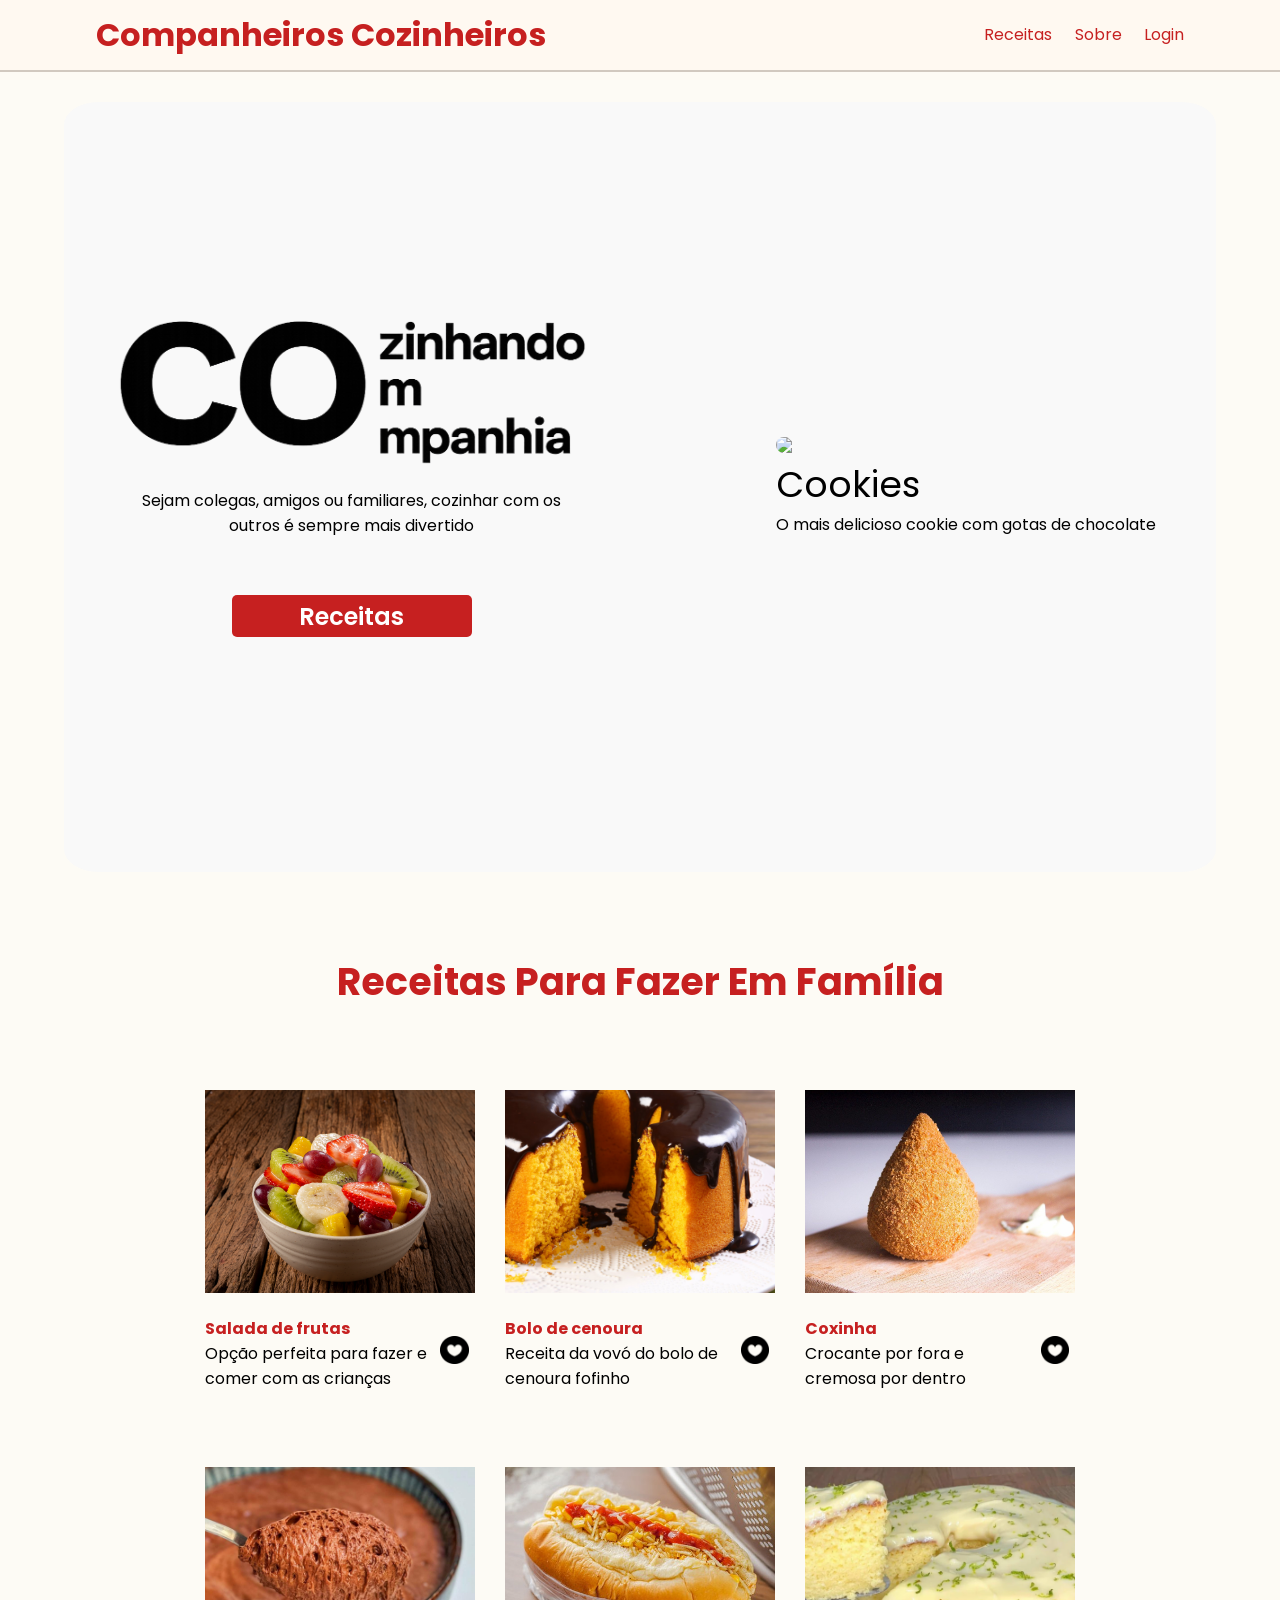
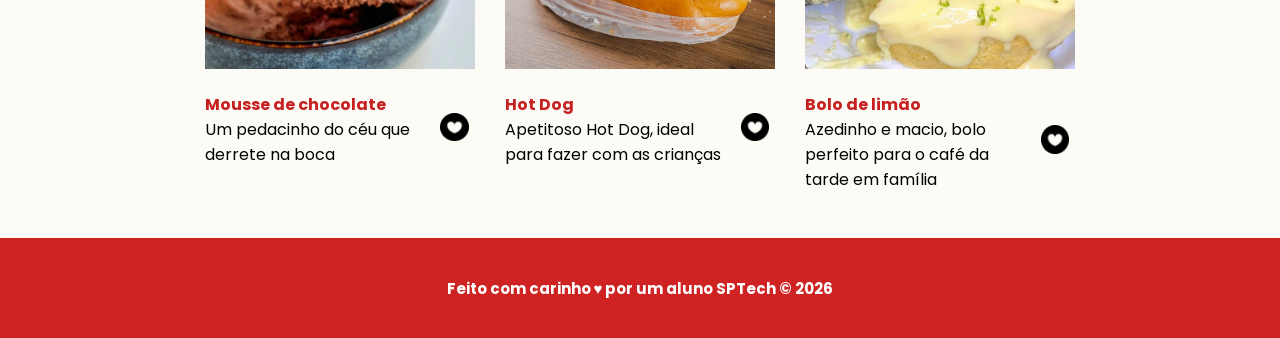
==== commit c986f74f: "Alterando um elemento do front da home" ====
--- a/repositorio-pi-culinaria/public/index.html
+++ b/repositorio-pi-culinaria/public/index.html
@@ -15,7 +15,7 @@
     <link rel="preconnect" href="https://fonts.gstatic.com">
 </head>
 
-<body onload="entrou(); verFavoritado(2); verFavoritado(3); verFavoritado(4); verFavoritado(7); verFavoritado(8); verFavoritado(9);">
+<body onload="entrou(); verFavoritado(2); verFavoritado(3); verFavoritado(4); verFavoritado(6); verFavoritado(12); verFavoritado(9);">
     <div class="alerta_erro">
             <div class="card_erro3" id="cardErro">
                 <span id="mensagem_erro"></span>
@@ -62,11 +62,11 @@
         </div>
         <div class="boxes">
           <div class="box">
-            <a href=""><img src="assets/imgs/costelinha.jpg"></a>
-            <div class="descrRec">
-              <p><span style="color: #c62020;">Costelinha oriental</span><br>
-              Saborosa costelinha oriental em molho agridoce</p>
-              <button id="7" class="botaoFavorito" onclick="estaFavoritado(this)"><img class="imgFavorito" src="assets/imgs/coracao pequeno.png" alt=""></button>
+            <a href=""><img src="assets/imgs/salada-de-frutas.png"></a>
+            <div class="descrRec">
+              <p><span style="color: #c62020;">Salada de frutas</span><br>
+              Opção perfeita para fazer e comer com as crianças</p>
+              <button id="6" class="botaoFavorito" onclick="estaFavoritado(this)"><img class="imgFavorito" src="assets/imgs/coracao pequeno.png" alt=""></button>
             </div>
           </div>
           <div class="box">
@@ -78,11 +78,11 @@
             </div>
           </div>
           <div class="box">
-            <a href=""><img src="assets/imgs/frango-com-quiabo-1010.jpg"></a>
-            <div class="descrRec">
-              <p><span style="color: #c62020;">Frango com quiabo</span> <br>
-              O suculento frango com quiabo do vovô</p>
-              <button id="8" class="botaoFavorito" onclick="estaFavoritado(this)"><img class="imgFavorito" src="assets/imgs/coracao pequeno.png" alt=""></button>
+            <a href=""><img src="assets/imgs/coxinha.jpg"></a>
+            <div class="descrRec">
+              <p><span style="color: #c62020;">Coxinha</span><br>
+              Crocante por fora e cremosa por dentro</p>
+              <button id="12" class="botaoFavorito" onclick="estaFavoritado(this)"><img class="imgFavorito" src="assets/imgs/coracao pequeno.png" alt=""></button>
             </div>
           </div>
         </div>
--- a/repositorio-pi-culinaria/public/css/estilo.css
+++ b/repositorio-pi-culinaria/public/css/estilo.css
@@ -164,17 +164,20 @@
   display: flex;
   flex-direction: column;
   align-items: center;
-  background-color: #c62020;
 }
 
 .tituloParec {
+  width: 70%;
+  text-align: center;
   font-size: 30px;
+  color: #c62020;
 }
 
 .cartao {
-  display: flex;
-  flex-direction: column;
-  border-radius: 6%;
+  box-shadow: 0 0 1px 1px rgb(190, 190, 190);
+  display: flex;
+  flex-direction: column;
+  border-radius: 20px;
   width: 50%;
   height: 18%;
   margin-bottom: 15%;
@@ -189,8 +192,8 @@
 .imgCartao {
   height: 50%;
   background-color: #c62020;
-  border-top-left-radius: 10%;
-  border-top-right-radius: 10% ;
+  border-top-left-radius: 20px;
+  border-top-right-radius: 20px;
   overflow: hidden;
 }
 
@@ -203,10 +206,102 @@
 
 
 .descCartao {
+  display: flex;
+  flex-direction: column;
   height: 50%;
   background-color: white;
-  border-bottom-left-radius: 10%;
-  border-bottom-right-radius: 10%;
+  border-bottom-left-radius: 20px;
+  border-bottom-right-radius: 20px;
+}
+
+.tituloCartao {
+  height: 40%;
+  width: 100%;
+}
+
+.tituloCartao h6{
+  margin: 3% 0 0 5%;
+  font-size: 24px;
+  color: #c62020;
+}
+
+.tagsCartao {
+  display: flex;
+  flex-direction: row;
+  height: 60%;
+  width: 100%;
+}
+
+.tagSobremesa {
+  box-shadow: 0 0 1px 1px rgb(191, 191, 191);
+  display: flex;
+  align-items: center;
+  justify-content: center;
+  text-align: center;
+  margin-left: 5%;
+  height: 40px;
+  width: 100px;
+  background-color: rgb(177, 227, 157);
+  color: white;
+  border-radius: 10px;
+}
+
+.tagFruta {
+  box-shadow: 0 0 1px 1px rgb(191, 191, 191);
+  display: flex;
+  align-items: center;
+  justify-content: center;
+  text-align: center;
+  margin-left: 5%;
+  height: 40px;
+  width: 100px;
+  background-color: pink;
+  color: white;
+  border-radius: 10px;
+}
+
+.tagChocolate {
+  box-shadow: 0 0 1px 1px rgb(191, 191, 191);
+  display: flex;
+  align-items: center;
+  justify-content: center;
+  text-align: center;
+  margin-left: 5%;
+  height: 40px;
+  width: 100px;
+  background-color: rgb(159, 138, 117);
+  color: white;
+  border-radius: 10px;
+}
+
+.tagPraPrinc {
+  box-shadow: 0 0 1px 1px rgb(191, 191, 191);
+  display: flex;
+  align-items: center;
+  justify-content: center;
+  text-align: center;
+  margin-left: 5%;
+  height: 40px;
+  width: 100px;
+  background-color: rgb(226, 94, 94);
+  color: white;
+  border-radius: 10px;
+  line-height: 0.9;
+}
+
+.tagAgridoce {
+  box-shadow: 0 0 1px 1px rgb(191, 191, 191);
+  display: flex;
+  align-items: center;
+  justify-content: center;
+  text-align: center;
+  margin-left: 5%;
+  height: 40px;
+  width: 100px;
+  background-color: rgb(148, 199, 233);
+  color: white;
+  border-radius: 10px;
+
 }
 
 .descricaoReceita {
@@ -808,6 +903,15 @@
   object-fit: cover;
 }
 
+.imagemSobre2 img {
+  height: 300px;
+  object-fit: cover;
+}
+
+.espacoVazio {
+  height: 50px;
+}
+
 /* ALERTA */
 
 #alerta {
